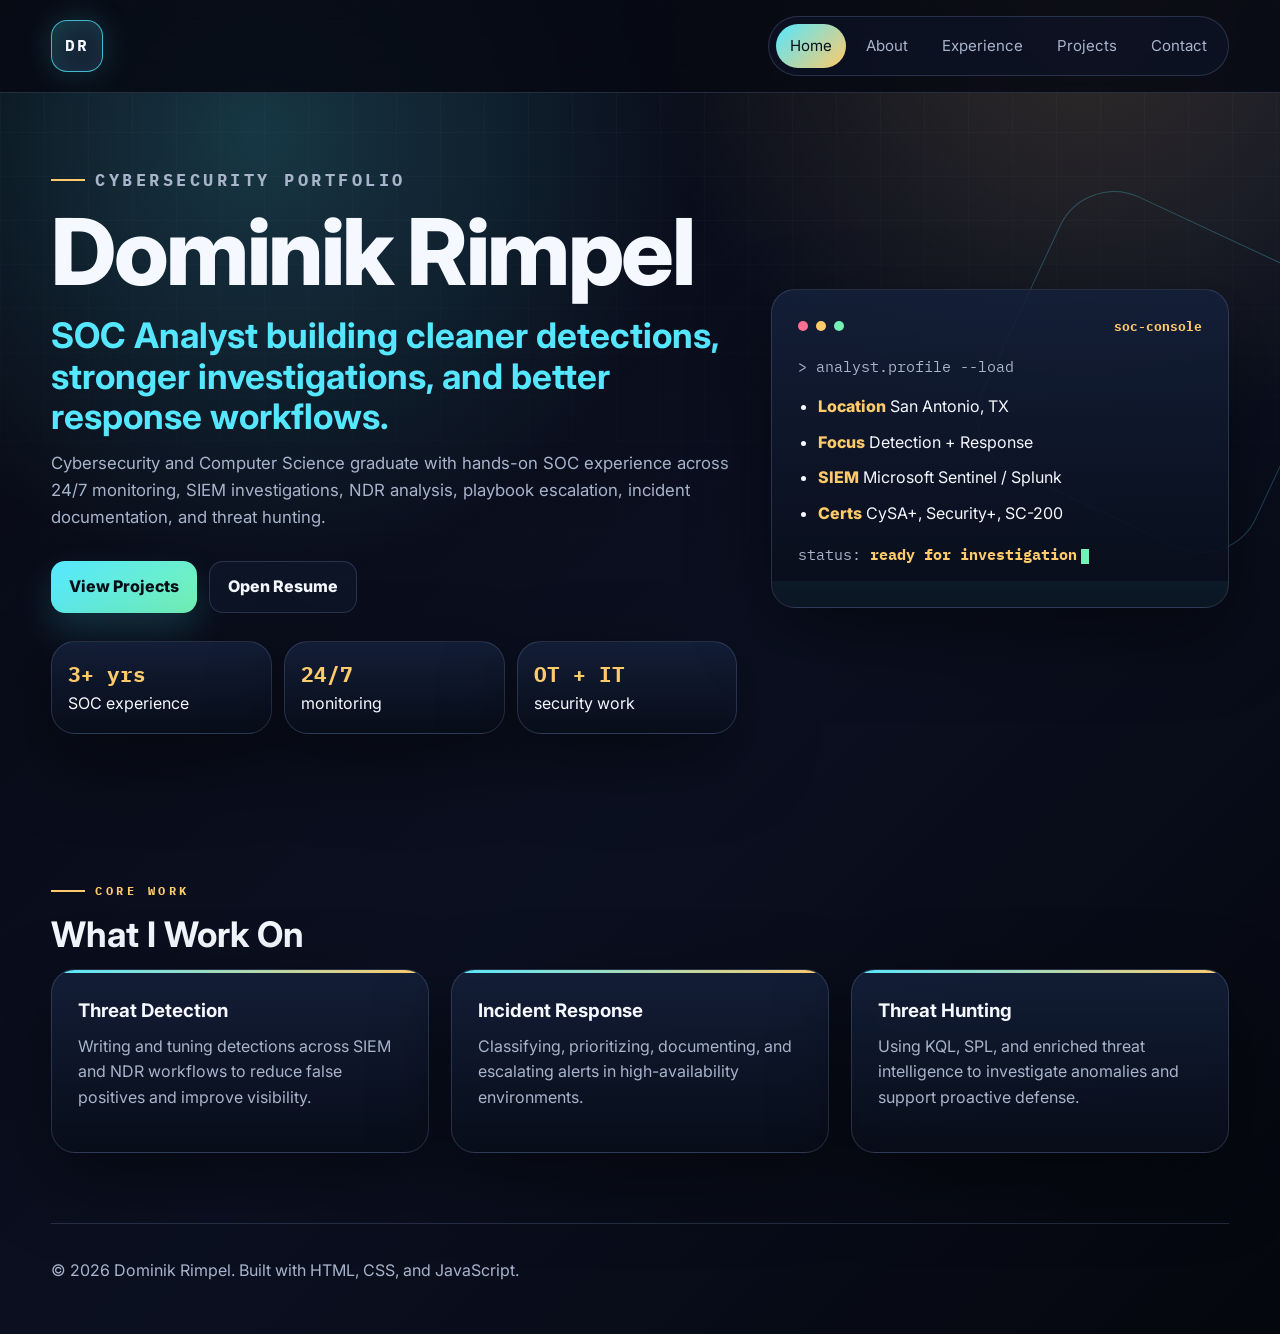
==== static-site/index.html @ 3cc01376 "Initial portfolio site" ====
<!DOCTYPE html>
<html lang="en">
<head>
    <meta charset="UTF-8">
    <meta name="viewport" content="width=device-width, initial-scale=1.0">
    <title>Dominik Rimpel | Cybersecurity Portfolio</title>
    <link rel="preconnect" href="https://fonts.googleapis.com">
    <link rel="preconnect" href="https://fonts.gstatic.com" crossorigin>
    <link href="https://fonts.googleapis.com/css2?family=IBM+Plex+Mono:wght@400;500;600;700&family=Inter:wght@400;500;600;700;800&display=swap" rel="stylesheet">
    <link href="assets/css/main.css" rel="stylesheet">
</head>
<body>
    <div id="page">
<header class="site-header">
    <nav class="navbar" aria-label="Primary navigation">
        <a class="brand" href="index.html">DR</a>
        <button id="menuButton" class="menu-button" type="button" aria-label="Open navigation">Menu</button>
        <ul id="mainMenu" class="menu">
            <li><a class="active" href="index.html">Home</a></li>
            <li><a  href="about.html">About</a></li>
            <li><a  href="experience.html">Experience</a></li>
            <li><a  href="projects.html">Projects</a></li>
            <li><a  href="contact.html">Contact</a></li>
        </ul>
    </nav>
</header>
        <main>
<section class="hero">
    <div class="hero-text">
        <p class="eyebrow">Cybersecurity Portfolio</p>
        <h1>Dominik Rimpel</h1>
        <h2>SOC Analyst building cleaner detections, stronger investigations, and better response workflows.</h2>
        <p>
            Cybersecurity and Computer Science graduate with hands-on SOC experience across 24/7 monitoring,
            SIEM investigations, NDR analysis, playbook escalation, incident documentation, and threat hunting.
        </p>
        <div class="hero-actions">
            <a class="button primary" href="projects.html">View Projects</a>
            <a class="button secondary" href="assets/files/Dominik-Rimpel-Resume.pdf" target="_blank">Open Resume</a>
        </div>
        <div class="quick-stats" aria-label="Profile stats">
            <div class="stat"><span class="metric">3+ yrs</span><span>SOC experience</span></div>
            <div class="stat"><span class="metric">24/7</span><span>monitoring</span></div>
            <div class="stat"><span class="metric">OT + IT</span><span>security work</span></div>
        </div>
    </div>

    <aside class="hero-card" aria-label="SOC console preview">
        <div class="console-header">
            <span class="dot"></span>
            <span class="dot"></span>
            <span class="dot"></span>
            <span class="console-title">soc-console</span>
        </div>
        <p class="console-line">&gt; analyst.profile --load</p>
        <ul>
            <li><span>Location</span> San Antonio, TX</li>
            <li><span>Focus</span> Detection + Response</li>
            <li><span>SIEM</span> Microsoft Sentinel / Splunk</li>
            <li><span>Certs</span> CySA+, Security+, SC-200</li>
        </ul>
        <p class="console-line">status: <span class="highlight">ready for investigation</span></p>
    </aside>
</section>

<section class="section">
    <p class="eyebrow">Core Work</p>
    <h2>What I Work On</h2>
    <div class="card-grid three">
        <article class="card">
            <h3>Threat Detection</h3>
            <p>Writing and tuning detections across SIEM and NDR workflows to reduce false positives and improve visibility.</p>
        </article>
        <article class="card">
            <h3>Incident Response</h3>
            <p>Classifying, prioritizing, documenting, and escalating alerts in high-availability environments.</p>
        </article>
        <article class="card">
            <h3>Threat Hunting</h3>
            <p>Using KQL, SPL, and enriched threat intelligence to investigate anomalies and support proactive defense.</p>
        </article>
    </div>
</section>
        </main>
        <footer>
            <p>&copy; 2026 Dominik Rimpel. Built with HTML, CSS, and JavaScript.</p>
        </footer>
    </div>
    <script src="assets/js/main.js"></script>
</body>
</html>
---- static-site/assets/css/main.css ----
:root {
    --bg: #070912;
    --bg-2: #0d1324;
    --panel: rgba(15, 24, 43, 0.88);
    --panel-2: rgba(22, 36, 64, 0.72);
    --text: #f5f8ff;
    --muted: #a8b4cc;
    --line: rgba(140, 165, 210, 0.22);
    --cyan: #55e7ff;
    --blue: #7aa2ff;
    --amber: #ffca6a;
    --green: #74f2b5;
    --danger: #ff6f91;
    --shadow: 0 28px 80px rgba(0, 0, 0, 0.45);
    --radius: 24px;
    --font-sans: 'Inter', -apple-system, Segoe UI, Helvetica, Arial, sans-serif;
    --font-mono: 'IBM Plex Mono', 'Courier New', monospace;
}

* {
    box-sizing: border-box;
}

html {
    scroll-behavior: smooth;
}

body {
    margin: 0;
    min-height: 100vh;
    font-family: var(--font-sans);
    color: var(--text);
    line-height: 1.6;
    background:
        radial-gradient(circle at 20% 10%, rgba(85, 231, 255, 0.20), transparent 28%),
        radial-gradient(circle at 85% 0%, rgba(255, 202, 106, 0.16), transparent 26%),
        linear-gradient(135deg, var(--bg), #0b1021 55%, #05070e);
    overflow-x: hidden;
}

@media (prefers-reduced-motion: reduce) {
    *, *::before, *::after {
        animation-duration: 0.001ms !important;
        animation-iteration-count: 1 !important;
        transition-duration: 0.001ms !important;
        scroll-behavior: auto !important;
    }
}

body::before {
    content: "";
    position: fixed;
    inset: 0;
    pointer-events: none;
    background-image:
        linear-gradient(rgba(255, 255, 255, 0.035) 1px, transparent 1px),
        linear-gradient(90deg, rgba(255, 255, 255, 0.035) 1px, transparent 1px);
    background-size: 44px 44px;
    mask-image: linear-gradient(to bottom, rgba(0, 0, 0, 0.75), transparent 78%);
}

a {
    color: var(--cyan);
    text-decoration: none;
}

a:hover,
a:focus {
    text-decoration: underline;
}

#page {
    min-height: 100vh;
}

.site-header {
    position: sticky;
    top: 0;
    z-index: 20;
    background: rgba(7, 9, 18, 0.84);
    border-bottom: 1px solid var(--line);
    backdrop-filter: blur(18px);
}

.navbar {
    width: min(1180px, 92%);
    margin: 0 auto;
    padding: 16px 0;
    display: flex;
    align-items: center;
    justify-content: space-between;
    gap: 22px;
}

.brand {
    width: 52px;
    height: 52px;
    display: inline-flex;
    align-items: center;
    justify-content: center;
    color: var(--text);
    font-family: var(--font-mono);
    font-weight: 700;
    letter-spacing: 2px;
    border: 1px solid rgba(85, 231, 255, 0.75);
    border-radius: 16px;
    background: linear-gradient(135deg, rgba(85, 231, 255, 0.18), rgba(122, 162, 255, 0.12));
    box-shadow: 0 0 32px rgba(85, 231, 255, 0.18), inset 0 0 20px rgba(85, 231, 255, 0.08);
    transition: box-shadow 0.25s ease, transform 0.25s ease;
}

.brand:hover {
    box-shadow: 0 0 44px rgba(85, 231, 255, 0.3), inset 0 0 20px rgba(85, 231, 255, 0.12);
    transform: translateY(-1px);
}

.menu-button {
    display: none;
    color: var(--text);
    font-family: var(--font-mono);
    font-size: 0.85rem;
    border: 1px solid var(--line);
    border-radius: 14px;
    padding: 10px 14px;
    background: rgba(15, 24, 43, 0.92);
    cursor: pointer;
    transition: border-color 0.18s ease;
}

.menu-button[aria-expanded="true"] {
    border-color: rgba(85, 231, 255, 0.6);
    color: var(--cyan);
}

.menu {
    list-style: none;
    margin: 0;
    padding: 7px;
    display: flex;
    gap: 6px;
    border: 1px solid var(--line);
    border-radius: 999px;
    background: rgba(15, 24, 43, 0.58);
}

.menu a {
    display: block;
    padding: 10px 14px;
    border-radius: 999px;
    color: var(--muted);
    font-size: 0.94rem;
}

.menu a:hover,
.menu a.active {
    color: #07101b;
    background: linear-gradient(135deg, var(--cyan), var(--amber));
    text-decoration: none;
}

main,
footer {
    width: min(1180px, 92%);
    margin: 0 auto;
}

.hero,
.page-title,
.section {
    position: relative;
    padding: 70px 0;
}

.hero {
    min-height: 78vh;
    display: grid;
    grid-template-columns: minmax(0, 1.2fr) minmax(310px, 0.8fr);
    gap: 34px;
    align-items: center;
}

.hero::after {
    content: "";
    position: absolute;
    right: -80px;
    top: 18%;
    width: 300px;
    height: 300px;
    border: 1px solid rgba(85, 231, 255, 0.26);
    transform: rotate(25deg);
    border-radius: 60px;
    z-index: -1;
}

.eyebrow {
    display: inline-flex;
    gap: 10px;
    align-items: center;
    color: var(--amber);
    font-family: var(--font-mono);
    text-transform: uppercase;
    letter-spacing: 3.5px;
    font-weight: 700;
    font-size: 0.76rem;
    margin: 0 0 14px;
}

.eyebrow::before {
    content: "";
    width: 34px;
    height: 2px;
    background: var(--amber);
}

h1,
h2,
h3,
p {
    margin-top: 0;
}

h1 {
    max-width: 920px;
    font-size: clamp(2.8rem, 7.2vw, 6.5rem);
    font-weight: 800;
    line-height: 0.95;
    letter-spacing: -2.5px;
    margin-bottom: 20px;
}

h2 {
    font-size: clamp(1.35rem, 3vw, 2.2rem);
    line-height: 1.15;
    margin-bottom: 14px;
}

h3 {
    color: var(--text);
    margin-bottom: 8px;
}

.hero-text h2 {
    color: var(--cyan);
    font-weight: 700;
}

.hero-text p,
.page-title p,
.card p,
.project-card p,
.timeline-content li,
.contact-card p,
.form-card p,
.split p,
.console-line,
.subtle {
    color: var(--muted);
}

.hero-text p,
.page-title p {
    max-width: 760px;
    font-size: 1.05rem;
}

.hero-actions,
.quick-stats,
.tag-list,
.security-strip {
    display: flex;
    flex-wrap: wrap;
    gap: 12px;
}

.hero-actions {
    margin-top: 30px;
}

.button {
    display: inline-flex;
    align-items: center;
    justify-content: center;
    min-height: 46px;
    border: 0;
    border-radius: 14px;
    padding: 12px 18px;
    cursor: pointer;
    font-weight: 800;
    transition: transform 0.18s ease, box-shadow 0.18s ease;
}

.button.primary {
    color: #061019;
    background: linear-gradient(135deg, var(--cyan), var(--green));
    box-shadow: 0 18px 38px rgba(85, 231, 255, 0.18);
}

.button.secondary {
    color: var(--text);
    border: 1px solid var(--line);
    background: rgba(15, 24, 43, 0.72);
}

.button:hover,
.button:focus {
    transform: translateY(-2px);
    text-decoration: none;
}

.hero-card,
.card,
.project-card,
.contact-card,
.form-card,
.timeline-content,
.stat,
.command-panel,
.table-wrap {
    background: linear-gradient(180deg, rgba(20, 32, 58, 0.88), rgba(8, 13, 25, 0.92));
    border: 1px solid var(--line);
    border-radius: var(--radius);
    box-shadow: var(--shadow);
}

.hero-card,
.card,
.project-card,
.contact-card,
.form-card,
.timeline-content,
.command-panel {
    padding: 26px;
}

.hero-card {
    overflow: hidden;
}

.console-header {
    display: flex;
    align-items: center;
    gap: 8px;
    margin-bottom: 18px;
}

.dot {
    width: 10px;
    height: 10px;
    border-radius: 50%;
    background: var(--danger);
}

.dot:nth-child(2) {
    background: var(--amber);
}

.dot:nth-child(3) {
    background: var(--green);
}

.console-title {
    margin-left: auto;
    color: var(--muted);
    font-family: var(--font-mono);
    font-size: 0.82rem;
}

.console-line {
    font-family: var(--font-mono);
    font-size: 0.92rem;
}

.console-line .highlight::after {
    content: "";
    display: inline-block;
    width: 8px;
    height: 1em;
    margin-left: 4px;
    background: var(--green);
    vertical-align: text-bottom;
    animation: cursor-blink 1.1s steps(1) infinite;
}

@keyframes cursor-blink {
    0%, 49% { opacity: 1; }
    50%, 100% { opacity: 0; }
}

.hero-card {
    position: relative;
}

.hero-card::after {
    content: "";
    position: absolute;
    left: 0;
    right: 0;
    height: 40%;
    background: linear-gradient(180deg, rgba(85, 231, 255, 0.05), transparent);
    animation: scan-sweep 6s linear infinite;
    pointer-events: none;
}

@keyframes scan-sweep {
    0% { top: -40%; }
    100% { top: 100%; }
}

.hero-card ul,
.timeline-content ul,
.project-card ul {
    padding-left: 20px;
}

.hero-card li,
.project-card li,
.timeline-content li {
    margin-bottom: 10px;
}

.hero-card span,
.tech,
.metric,
.highlight {
    color: var(--amber);
    font-weight: 800;
}

.quick-stats {
    margin-top: 28px;
}

.stat {
    flex: 1 1 150px;
    padding: 16px;
}

.metric {
    display: block;
    font-family: var(--font-mono);
    font-size: 1.3rem;
}

.card-grid {
    display: grid;
    gap: 22px;
}

.card-grid.three {
    grid-template-columns: repeat(3, 1fr);
}

.card-grid.two,
.split {
    grid-template-columns: repeat(2, 1fr);
}

.split {
    display: grid;
    gap: 24px;
}

.card,
.project-card {
    position: relative;
    overflow: hidden;
    transition: transform 0.2s ease, box-shadow 0.2s ease, border-color 0.2s ease;
}

.card:hover,
.project-card:hover {
    transform: translateY(-3px);
    border-color: rgba(85, 231, 255, 0.4);
    box-shadow: 0 32px 60px rgba(0, 0, 0, 0.5), 0 0 0 1px rgba(85, 231, 255, 0.08);
}

.card::before,
.project-card::before {
    content: "";
    position: absolute;
    top: 0;
    left: 0;
    right: 0;
    height: 3px;
    background: linear-gradient(90deg, var(--cyan), var(--amber));
}

.project-card .tech {
    display: inline-block;
    margin-top: 6px;
    font-family: var(--font-mono);
    font-size: 0.82rem;
}

.security-strip {
    margin-top: 22px;
}

.security-strip span,
.tag-list li {
    color: var(--text);
    border: 1px solid var(--line);
    border-radius: 999px;
    padding: 9px 13px;
    background: rgba(85, 231, 255, 0.08);
}

.tag-list {
    list-style: none;
    padding: 0;
}

.table-wrap {
    overflow-x: auto;
}

table {
    width: 100%;
    border-collapse: collapse;
    background: rgba(8, 13, 25, 0.45);
}

th,
td {
    padding: 16px;
    border-bottom: 1px solid var(--line);
    text-align: left;
}

th {
    color: var(--amber);
    font-family: var(--font-mono);
    font-size: 0.85rem;
    letter-spacing: 0.04em;
    text-transform: uppercase;
    background: rgba(85, 231, 255, 0.08);
}

.timeline {
    display: grid;
    gap: 28px;
}

.timeline-item {
    display: grid;
    grid-template-columns: 220px 1fr;
    gap: 22px;
}

.timeline-date {
    color: var(--cyan);
    font-family: var(--font-mono);
    font-weight: 600;
    padding-top: 24px;
}

.timeline-item {
    position: relative;
    padding-left: 26px;
}

.timeline-item::before {
    content: "";
    position: absolute;
    left: 0;
    top: 30px;
    width: 10px;
    height: 10px;
    border-radius: 50%;
    background: var(--cyan);
    box-shadow: 0 0 0 4px rgba(85, 231, 255, 0.16);
}

.timeline-item::after {
    content: "";
    position: absolute;
    left: 4px;
    top: 44px;
    bottom: -28px;
    width: 1px;
    background: var(--line);
}

.timeline-item:last-child::after {
    display: none;
}

label {
    display: block;
    margin: 16px 0 6px;
    font-family: var(--font-mono);
    font-size: 0.85rem;
    letter-spacing: 0.03em;
    text-transform: uppercase;
    color: var(--muted);
    font-weight: 600;
}

input,
textarea {
    width: 100%;
    border: 1px solid var(--line);
    border-radius: 14px;
    padding: 13px;
    color: var(--text);
    font-family: var(--font-sans);
    font-size: 1rem;
    background: rgba(5, 8, 16, 0.82);
    transition: border-color 0.18s ease, box-shadow 0.18s ease;
}

input:focus,
textarea:focus {
    outline: none;
    border-color: rgba(85, 231, 255, 0.7);
    box-shadow: 0 0 0 3px rgba(85, 231, 255, 0.16);
}

textarea {
    resize: vertical;
    min-height: 140px;
}

.input-error {
    border-color: var(--danger);
}

.input-error:focus {
    box-shadow: 0 0 0 3px rgba(255, 111, 145, 0.18);
}

.error-message {
    color: var(--danger);
    font-size: 0.88rem;
    margin: 6px 0 0;
}

.form-feedback {
    color: var(--danger);
    font-size: 0.92rem;
    min-height: 1.2em;
}

.char-count {
    display: block;
    text-align: right;
    color: var(--muted);
    font-family: var(--font-mono);
    font-size: 0.78rem;
    margin-top: 4px;
}

.success-message {
    border-left: 4px solid var(--green);
    padding-left: 18px;
}

.form-card .button.primary {
    margin-top: 18px;
}

footer {
    padding: 34px 0;
    border-top: 1px solid var(--line);
    color: var(--muted);
}

@media (max-width: 840px) {
    .menu-button {
        display: inline-block;
    }

    .menu {
        display: none;
        position: absolute;
        top: 78px;
        left: 4%;
        right: 4%;
        padding: 12px;
        border-radius: 18px;
        flex-direction: column;
        background: rgba(7, 9, 18, 0.96);
    }

    .menu.open {
        display: flex;
    }

    .hero,
    .card-grid.three,
    .card-grid.two,
    .split,
    .timeline-item {
        grid-template-columns: 1fr;
    }

    .timeline-date {
        padding-top: 0;
    }

    h1 {
        letter-spacing: -2px;
    }
}
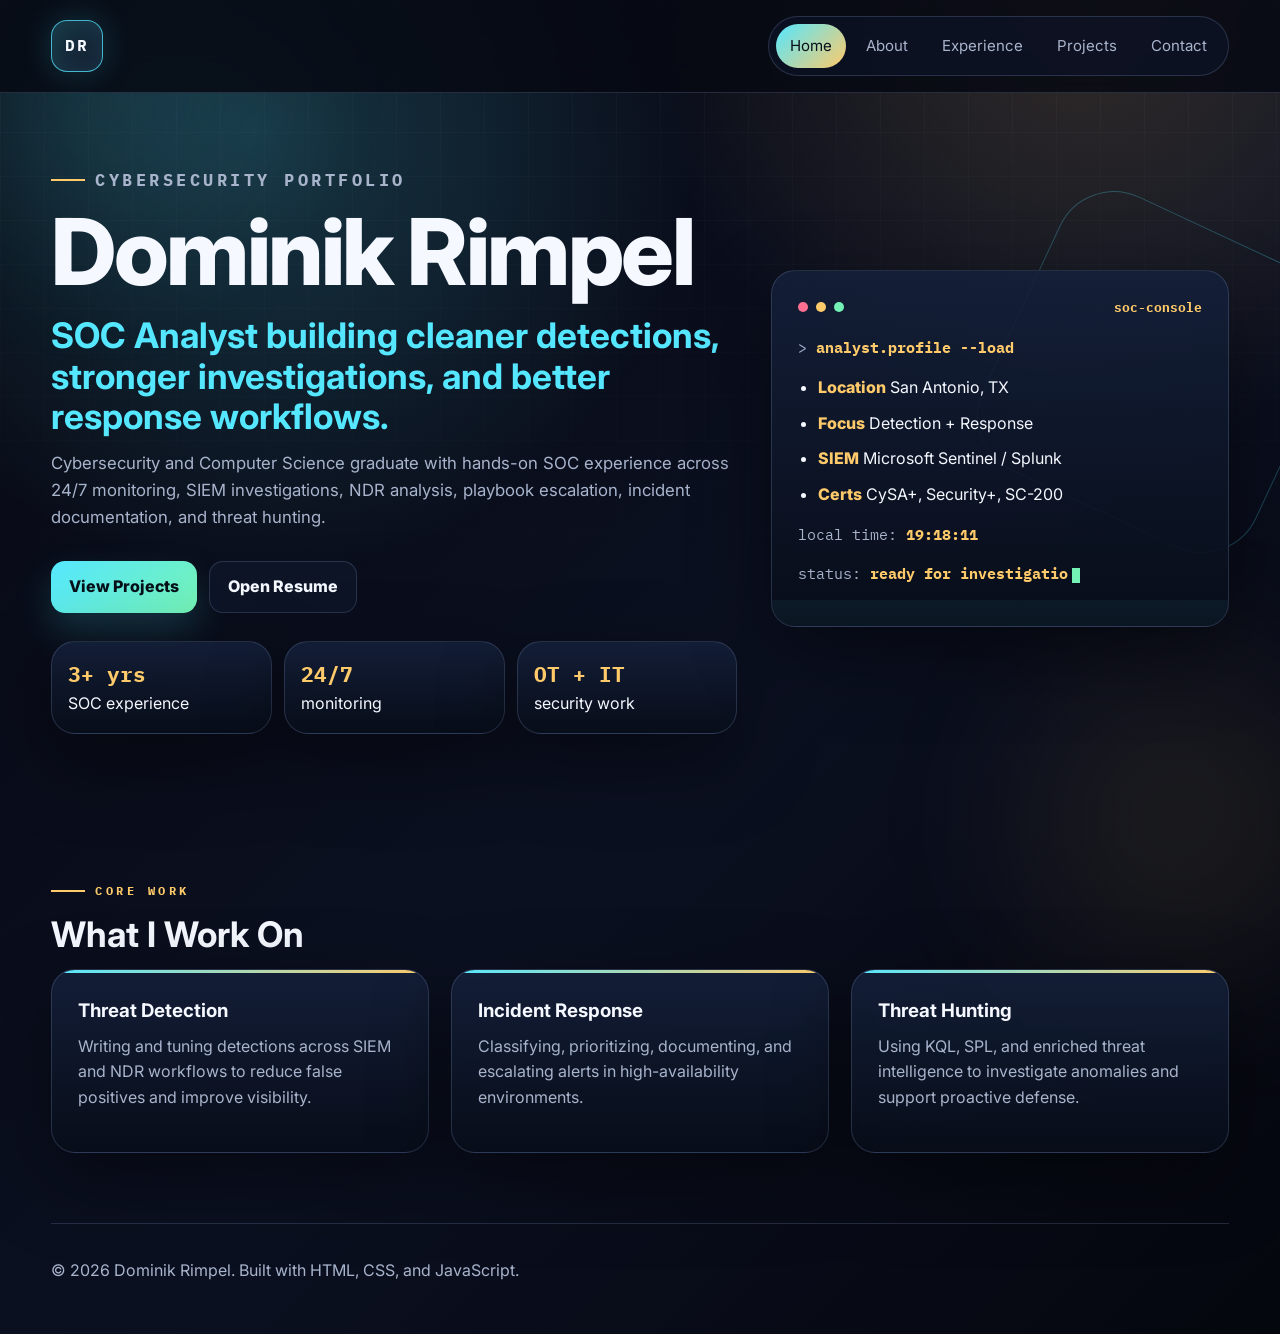
==== commit e5024e38: "tweaked home" ====
--- a/static-site/index.html
+++ b/static-site/index.html
@@ -8,9 +8,83 @@
     <link rel="preconnect" href="https://fonts.gstatic.com" crossorigin>
     <link href="https://fonts.googleapis.com/css2?family=IBM+Plex+Mono:wght@400;500;600;700&family=Inter:wght@400;500;600;700;800&display=swap" rel="stylesheet">
     <link href="assets/css/main.css" rel="stylesheet">
+    <style>
+        /* Background drift */
+        @keyframes grid-drift {
+            from { background-position: 0 0, 0 0; }
+            to { background-position: 44px 44px, 44px 44px; }
+        }
+        body::before {
+            animation: grid-drift 50s linear infinite;
+        }
+        .bg-orb {
+            position: fixed;
+            border-radius: 50%;
+            filter: blur(70px);
+            pointer-events: none;
+            z-index: -1;
+            opacity: 0.5;
+        }
+        .bg-orb.one {
+            width: 420px;
+            height: 420px;
+            top: -120px;
+            left: -100px;
+            background: radial-gradient(circle, rgba(85, 231, 255, 0.28), transparent 70%);
+            animation: orb-drift-1 28s ease-in-out infinite;
+        }
+        .bg-orb.two {
+            width: 480px;
+            height: 480px;
+            bottom: -160px;
+            right: -140px;
+            background: radial-gradient(circle, rgba(255, 202, 106, 0.22), transparent 70%);
+            animation: orb-drift-2 34s ease-in-out infinite;
+        }
+        @keyframes orb-drift-1 {
+            0%, 100% { transform: translate(0, 0); }
+            50% { transform: translate(60px, 40px); }
+        }
+        @keyframes orb-drift-2 {
+            0%, 100% { transform: translate(0, 0); }
+            50% { transform: translate(-50px, -35px); }
+        }
+
+        /* Scroll reveal for the work cards */
+        .reveal {
+            opacity: 0;
+            transform: translateY(22px);
+            transition: opacity 0.65s ease, transform 0.65s ease;
+        }
+        .reveal.in-view {
+            opacity: 1;
+            transform: none;
+        }
+        .card-grid .reveal:nth-child(2) { transition-delay: 0.08s; }
+        .card-grid .reveal:nth-child(3) { transition-delay: 0.16s; }
+
+        /* Typing cursor for console lines while typing is in progress */
+        .type-target.typing::after {
+            content: "";
+            display: inline-block;
+            width: 8px;
+            height: 1em;
+            margin-left: 2px;
+            background: var(--cyan);
+            vertical-align: text-bottom;
+            animation: cursor-blink 0.9s steps(1) infinite;
+        }
+
+        @media (prefers-reduced-motion: reduce) {
+            .reveal { transition-duration: 0.001ms; }
+            body::before, .bg-orb { animation: none !important; }
+        }
+    </style>
 </head>
 <body>
     <div id="page">
+<div class="bg-orb one"></div>
+<div class="bg-orb two"></div>
 <header class="site-header">
     <nav class="navbar" aria-label="Primary navigation">
         <a class="brand" href="index.html">DR</a>
@@ -39,7 +113,7 @@
             <a class="button secondary" href="assets/files/Dominik-Rimpel-Resume.pdf" target="_blank">Open Resume</a>
         </div>
         <div class="quick-stats" aria-label="Profile stats">
-            <div class="stat"><span class="metric">3+ yrs</span><span>SOC experience</span></div>
+            <div class="stat"><span class="metric"><span id="statCounter">0</span>+ yrs</span><span>SOC experience</span></div>
             <div class="stat"><span class="metric">24/7</span><span>monitoring</span></div>
             <div class="stat"><span class="metric">OT + IT</span><span>security work</span></div>
         </div>
@@ -52,14 +126,15 @@
             <span class="dot"></span>
             <span class="console-title">soc-console</span>
         </div>
-        <p class="console-line">&gt; analyst.profile --load</p>
-        <ul>
+        <p class="console-line">&gt; <span id="typeLine1" class="type-target"></span></p>
+        <ul id="consoleList" style="opacity:0; transition: opacity 0.5s ease;">
             <li><span>Location</span> San Antonio, TX</li>
             <li><span>Focus</span> Detection + Response</li>
             <li><span>SIEM</span> Microsoft Sentinel / Splunk</li>
             <li><span>Certs</span> CySA+, Security+, SC-200</li>
         </ul>
-        <p class="console-line">status: <span class="highlight">ready for investigation</span></p>
+        <p class="console-line">local time: <span id="liveClock">--:--:--</span></p>
+        <p class="console-line">status: <span class="highlight" id="typeLine2"></span></p>
     </aside>
 </section>
 
@@ -67,15 +142,15 @@
     <p class="eyebrow">Core Work</p>
     <h2>What I Work On</h2>
     <div class="card-grid three">
-        <article class="card">
+        <article class="card reveal">
             <h3>Threat Detection</h3>
             <p>Writing and tuning detections across SIEM and NDR workflows to reduce false positives and improve visibility.</p>
         </article>
-        <article class="card">
+        <article class="card reveal">
             <h3>Incident Response</h3>
             <p>Classifying, prioritizing, documenting, and escalating alerts in high-availability environments.</p>
         </article>
-        <article class="card">
+        <article class="card reveal">
             <h3>Threat Hunting</h3>
             <p>Using KQL, SPL, and enriched threat intelligence to investigate anomalies and support proactive defense.</p>
         </article>
@@ -87,5 +162,99 @@
         </footer>
     </div>
     <script src="assets/js/main.js"></script>
+    <script>
+        document.addEventListener('DOMContentLoaded', function () {
+            // --- Typing effect for the console lines ---
+            function typeText(el, text, speed, onDone) {
+                if (!el) { if (onDone) onDone(); return; }
+                el.classList.add('typing');
+                var i = 0;
+                var interval = setInterval(function () {
+                    el.textContent = text.slice(0, i + 1);
+                    i++;
+                    if (i >= text.length) {
+                        clearInterval(interval);
+                        el.classList.remove('typing');
+                        if (onDone) onDone();
+                    }
+                }, speed);
+            }
+
+            var line1 = document.getElementById('typeLine1');
+            var line2 = document.getElementById('typeLine2');
+            var consoleList = document.getElementById('consoleList');
+
+            typeText(line1, 'analyst.profile --load', 40, function () {
+                if (consoleList) {
+                    setTimeout(function () {
+                        consoleList.style.opacity = '1';
+                        setTimeout(function () {
+                            typeText(line2, 'ready for investigation', 35);
+                        }, 350);
+                    }, 200);
+                } else {
+                    typeText(line2, 'ready for investigation', 35);
+                }
+            });
+
+            // --- Live clock (San Antonio, Central Time) ---
+            var clockEl = document.getElementById('liveClock');
+            if (clockEl) {
+                var updateClock = function () {
+                    var now = new Date();
+                    clockEl.textContent = now.toLocaleTimeString('en-US', {
+                        timeZone: 'America/Chicago',
+                        hour: '2-digit',
+                        minute: '2-digit',
+                        second: '2-digit',
+                        hour12: false
+                    });
+                };
+                updateClock();
+                setInterval(updateClock, 1000);
+            }
+
+            // --- Animated stat counter (above the fold, so just run on load) ---
+            var statCounter = document.getElementById('statCounter');
+            if (statCounter) {
+                var target = 3;
+                var duration = 900;
+                var start = null;
+                var step = function (timestamp) {
+                    if (start === null) start = timestamp;
+                    var progress = Math.min((timestamp - start) / duration, 1);
+                    var eased = 1 - Math.pow(1 - progress, 3);
+                    statCounter.textContent = Math.round(eased * target);
+                    if (progress < 1) {
+                        window.requestAnimationFrame(step);
+                    } else {
+                        statCounter.textContent = target;
+                    }
+                };
+                window.requestAnimationFrame(step);
+            }
+
+            // --- Scroll reveal for the work cards ---
+            var revealEls = document.querySelectorAll('main .reveal');
+            if ('IntersectionObserver' in window && revealEls.length) {
+                var observer = new IntersectionObserver(function (entries, obs) {
+                    entries.forEach(function (entry) {
+                        if (entry.isIntersecting) {
+                            entry.target.classList.add('in-view');
+                            obs.unobserve(entry.target);
+                        }
+                    });
+                }, { threshold: 0.15, rootMargin: '0px 0px -40px 0px' });
+
+                revealEls.forEach(function (el) {
+                    observer.observe(el);
+                });
+            } else {
+                revealEls.forEach(function (el) {
+                    el.classList.add('in-view');
+                });
+            }
+        });
+    </script>
 </body>
-</html>
+</html>
--- a/static-site/assets/css/main.css
+++ b/static-site/assets/css/main.css
@@ -66,7 +66,7 @@
 
 a:hover,
 a:focus {
-    text-decoration: underline;
+    text-decoration: none;
 }
 
 #page {
@@ -459,6 +459,44 @@
     display: grid;
     gap: 24px;
 }
+.contact-links {
+    display: flex;
+    flex-direction: column;
+    gap: 14px;
+    margin-top: 28px;
+}
+
+.contact-link-row {
+    display: flex;
+    align-items: center;
+    justify-content: space-between;
+    padding: 16px 20px;
+    border: 1px solid var(--line);
+    border-radius: 14px;
+    background: rgba(85, 231, 255, 0.04);
+    text-decoration: none;
+    color: var(--text);
+    transition: border-color 0.18s ease, background 0.18s ease, transform 0.18s ease;
+}
+
+.contact-link-row:hover {
+    border-color: rgba(85, 231, 255, 0.5);
+    background: rgba(85, 231, 255, 0.08);
+    transform: translateY(-2px);
+}
+
+.contact-link-label {
+    font-family: var(--font-mono);
+    font-size: 0.78rem;
+    text-transform: uppercase;
+    letter-spacing: 0.05em;
+    color: var(--muted);
+}
+
+.contact-link-value {
+    font-weight: 600;
+    font-size: 1rem;
+}
 
 .card,
 .project-card {
@@ -490,6 +528,66 @@
     margin-top: 6px;
     font-family: var(--font-mono);
     font-size: 0.82rem;
+}
+
+.project-thumb {
+    position: absolute;
+    inset: 0;
+    z-index: 0;
+    opacity: 0;
+    transition: opacity 0.4s ease;
+}
+
+.project-thumb img {
+    display: block;
+    width: 100%;
+    height: 100%;
+    object-fit: cover;
+    transform: scale(1.04);
+    transition: transform 0.5s ease;
+}
+
+.project-card:hover .project-thumb,
+.project-card:focus-visible .project-thumb {
+    opacity: 1;
+}
+
+.project-card:hover .project-thumb img,
+.project-card:focus-visible .project-thumb img {
+    transform: scale(1);
+}
+
+.project-thumb::after {
+    content: "";
+    position: absolute;
+    inset: 0;
+    background:
+        linear-gradient(180deg, rgba(6, 10, 20, 0.55) 0%, rgba(6, 10, 20, 0.88) 65%, rgba(6, 10, 20, 0.96) 100%);
+    pointer-events: none;
+}
+
+.project-card-body {
+    position: relative;
+    z-index: 1;
+}
+
+.project-cta {
+    display: inline-flex;
+    align-items: center;
+    gap: 6px;
+    margin-top: 16px;
+    font-family: var(--font-mono);
+    font-size: 0.85rem;
+    color: var(--cyan);
+    transition: gap 0.18s ease;
+}
+
+.project-card:hover .project-cta {
+    gap: 10px;
+}
+
+.project-cta:hover {
+    gap: 10px;
 }
 
 .security-strip {
@@ -508,6 +606,32 @@
 .tag-list {
     list-style: none;
     padding: 0;
+}
+
+.card ul:not(.tag-list) {
+    list-style: none;
+    padding: 0;
+    margin: 16px 0 0;
+    display: flex;
+    flex-direction: column;
+    gap: 10px;
+}
+
+.card ul:not(.tag-list) li {
+    position: relative;
+    padding-left: 22px;
+}
+
+.card ul:not(.tag-list) li::before {
+    content: "";
+    position: absolute;
+    left: 0;
+    top: 9px;
+    width: 8px;
+    height: 8px;
+    border-radius: 2px;
+    background: var(--cyan);
+    transform: rotate(45deg);
 }
 
 .table-wrap {
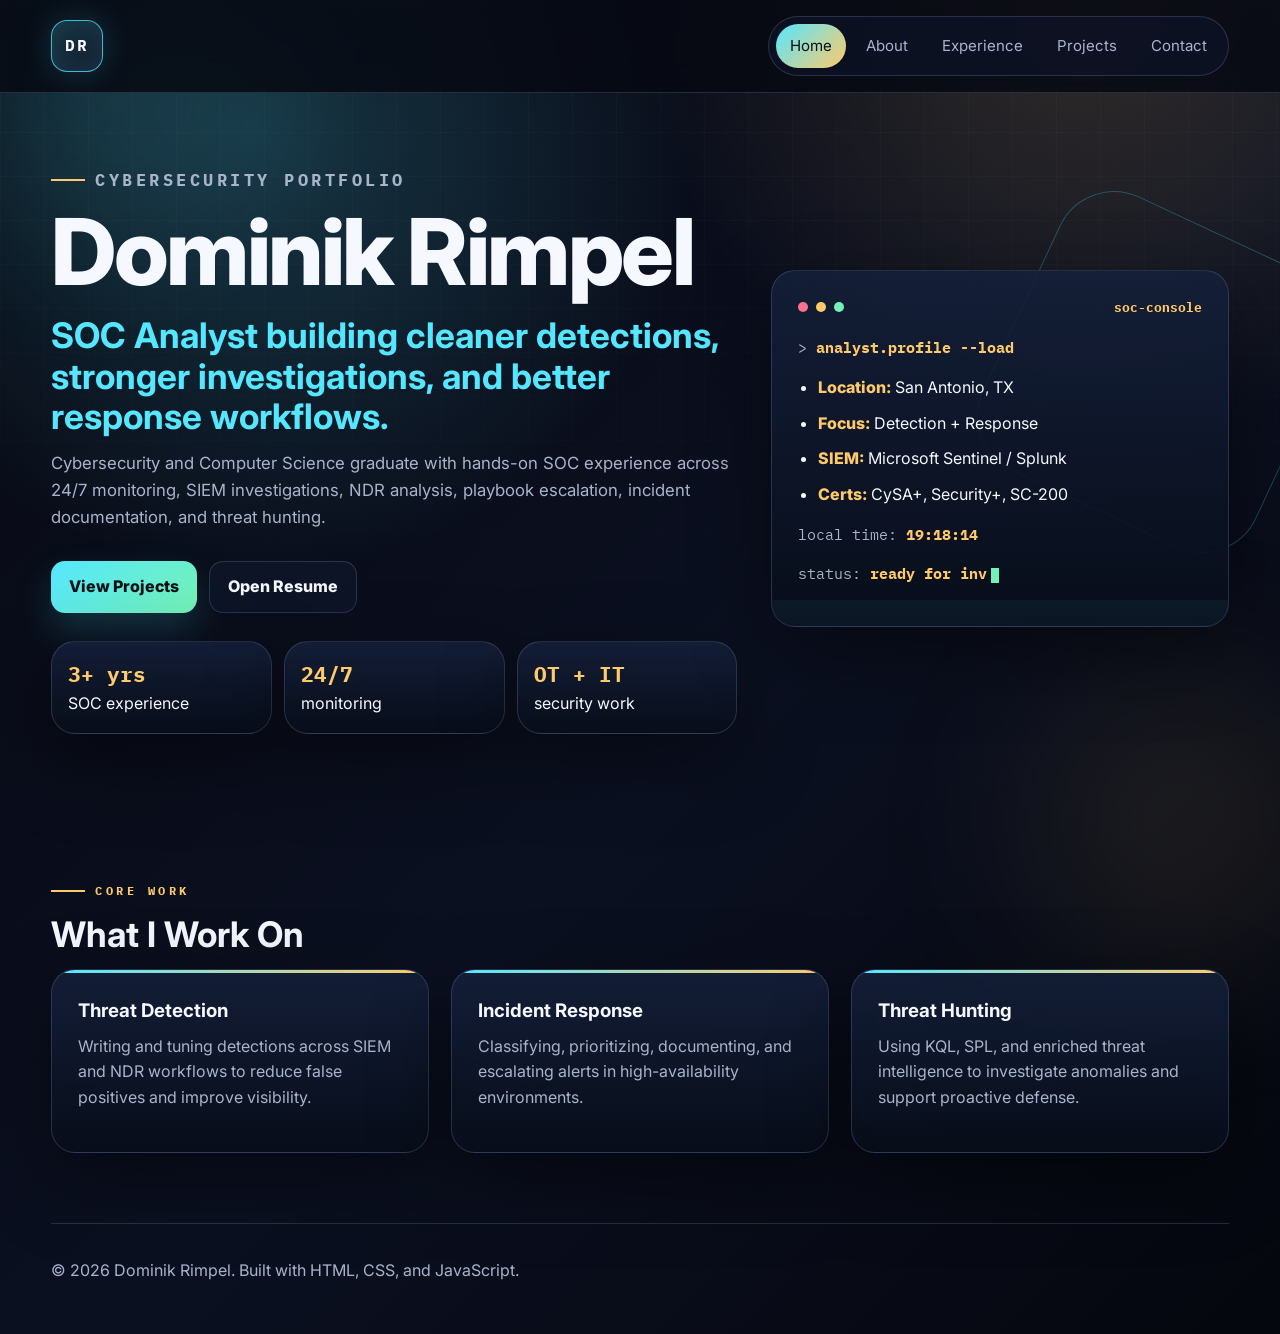
==== commit 747582ed: "tweaked home" ====
--- a/static-site/index.html
+++ b/static-site/index.html
@@ -128,10 +128,10 @@
         </div>
         <p class="console-line">&gt; <span id="typeLine1" class="type-target"></span></p>
         <ul id="consoleList" style="opacity:0; transition: opacity 0.5s ease;">
-            <li><span>Location</span> San Antonio, TX</li>
-            <li><span>Focus</span> Detection + Response</li>
-            <li><span>SIEM</span> Microsoft Sentinel / Splunk</li>
-            <li><span>Certs</span> CySA+, Security+, SC-200</li>
+            <li><span>Location:</span> San Antonio, TX</li>
+            <li><span>Focus:</span> Detection + Response</li>
+            <li><span>SIEM:</span> Microsoft Sentinel / Splunk</li>
+            <li><span>Certs:</span> CySA+, Security+, SC-200</li>
         </ul>
         <p class="console-line">local time: <span id="liveClock">--:--:--</span></p>
         <p class="console-line">status: <span class="highlight" id="typeLine2"></span></p>
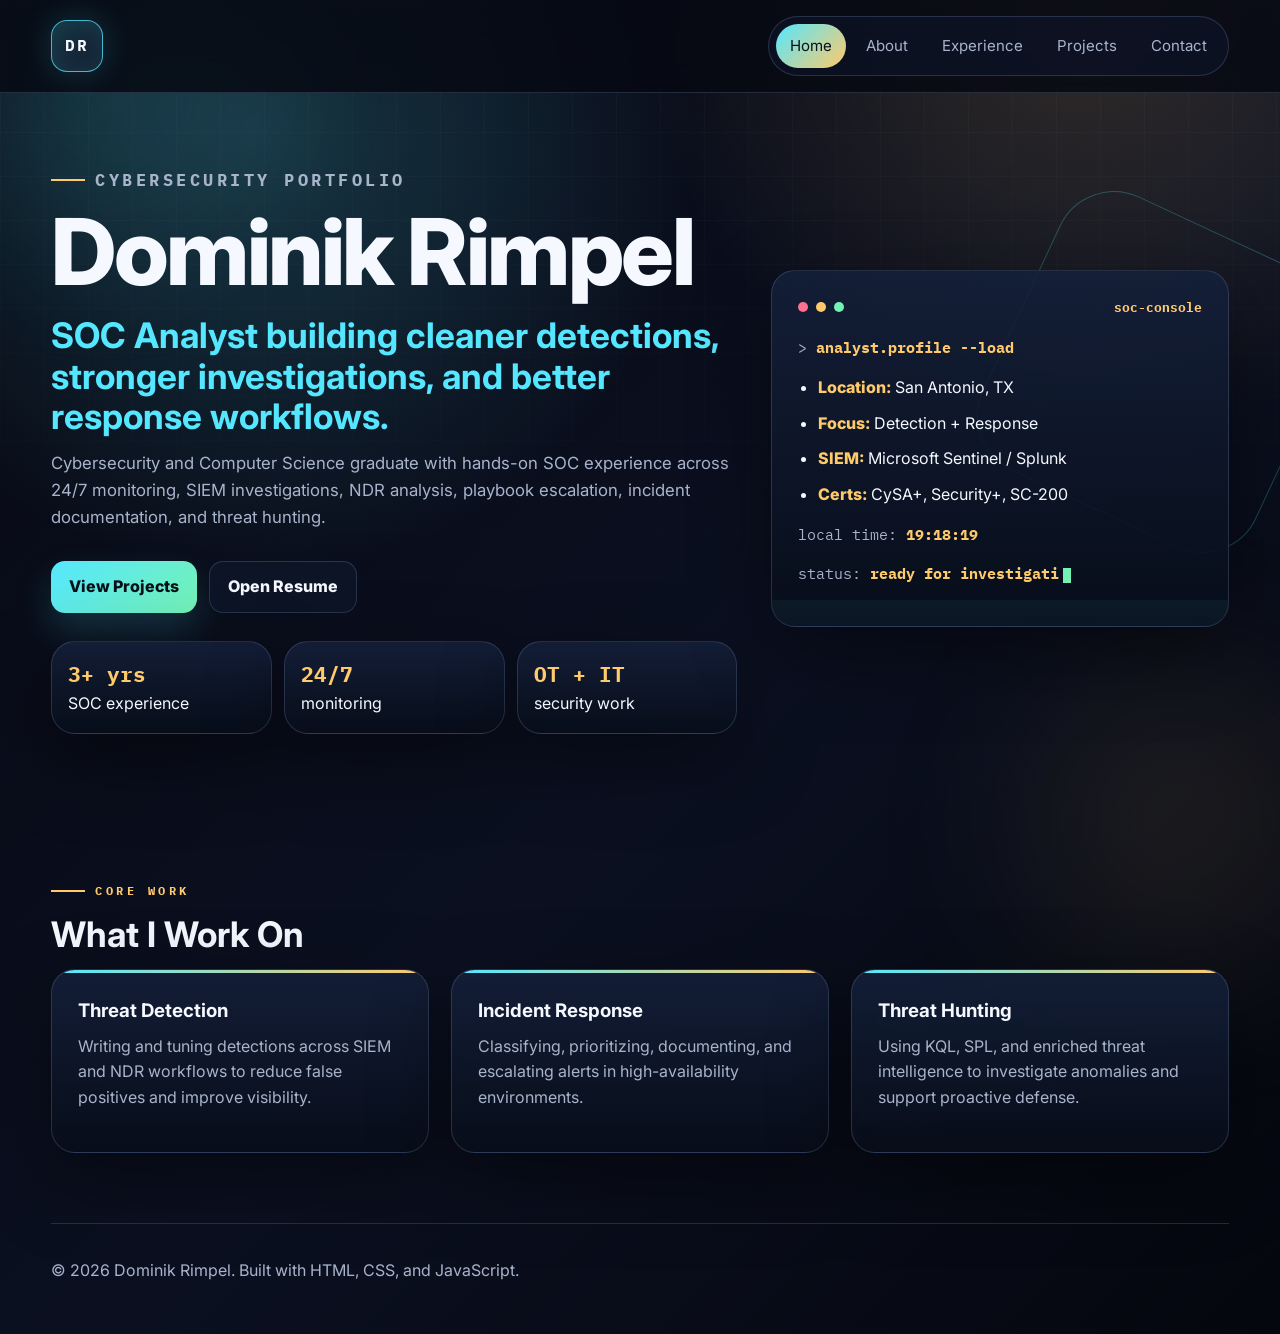
==== commit 2f85af83: "tweaked home" ====
--- a/static-site/index.html
+++ b/static-site/index.html
@@ -189,11 +189,11 @@
                     setTimeout(function () {
                         consoleList.style.opacity = '1';
                         setTimeout(function () {
-                            typeText(line2, 'ready for investigation', 35);
+                            typeText(line2, 'ready for investigations', 35);
                         }, 350);
                     }, 200);
                 } else {
-                    typeText(line2, 'ready for investigation', 35);
+                    typeText(line2, 'ready for investigations', 35);
                 }
             });
 
